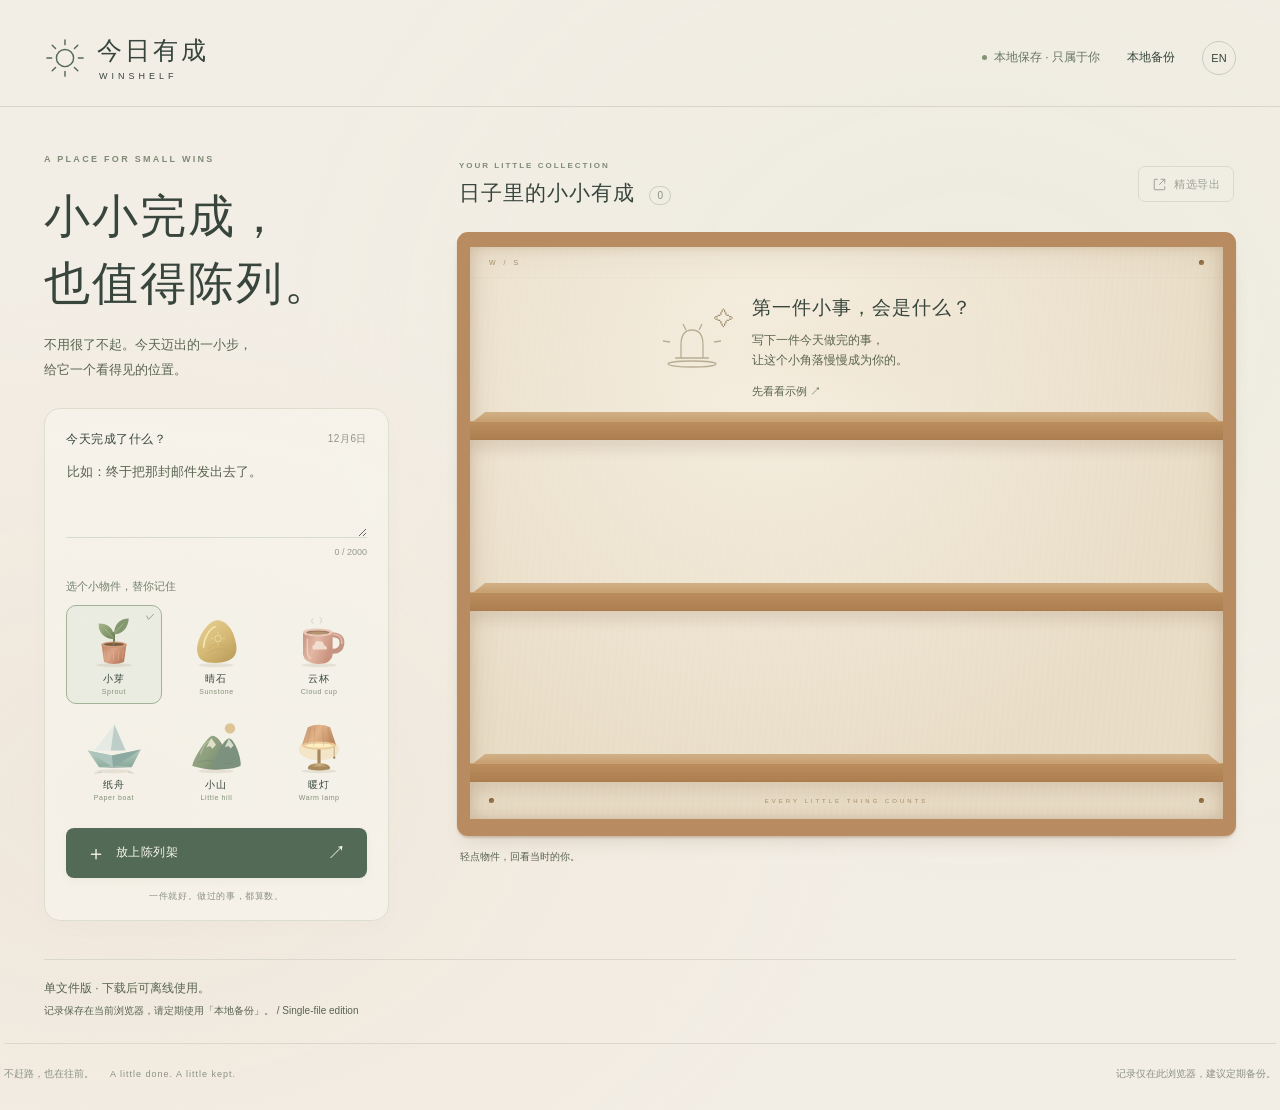
==== downloads/WinShelf.html @ f2ae5a8c "Launch WinShelf with offline downloads and mobile touch support" ====
<!doctype html>
<html lang="zh-CN">
<head>
  <meta charset="utf-8">
  <meta name="viewport" content="width=device-width, initial-scale=1">
  <meta name="theme-color" content="#f3eee5">
  <meta http-equiv="Content-Security-Policy" content="default-src 'self' data: blob:; script-src 'sha256-2Eq8DcbFSPg1jURs0OYGNl4c0zzVuiQkzKO/BMxAqKg='; style-src 'sha256-CrtrSW7ssT/JzvRNHOxZB2S6j8DOBvUnT84Xx5QiSKU='; img-src 'self' data: blob:; connect-src 'none'; object-src 'none'; base-uri 'none'; form-action 'none'">
  <title>今日有成 · WinShelf</title>
  <link rel="icon" href="data:,">
  <style>
:root{--paper:#f3eee5;--ink:#37453c;--muted:#7a8173;--green:#526a56;--line:#d7d9c9;--rust:#a96f51;--serif:"Songti SC","STSong","Noto Serif CJK SC",Georgia,serif;--sans:-apple-system,BlinkMacSystemFont,"PingFang SC","Microsoft YaHei",sans-serif;color-scheme:light;font-family:var(--sans);color:var(--ink);background:var(--paper);font-synthesis:none}
.selected-badge{position:absolute;right:7px;top:5px;display:flex;align-items:center;justify-content:center;width:17px;height:17px;font-size:8px;border-radius:50%;background:#738562;color:#f9f4e7}
.cabinet .empty-state{display:grid;grid-template-columns:82px 1fr;column-gap:18px;align-items:center;text-align:left;max-width:390px;margin:0 auto;padding:0;top:60px}.cabinet .empty-orbit{grid-column:1;grid-row:1 / 4;width:82px;height:86px;margin:0}.cabinet .empty-orbit>span{right:0}.cabinet .empty-state h3{grid-column:2;font-size:19px;margin:0 0 9px}.cabinet .empty-state p{grid-column:2;font-size:11px;margin:0 0 5px}.cabinet .empty-state button{grid-column:2;justify-self:start;font-size:10px}
@media(max-width:700px){.cabinet .empty-state{grid-template-columns:60px 1fr;gap:0 10px;max-width:300px;top:50px}.cabinet .empty-orbit{width:60px;height:65px}.cabinet .empty-orbit svg{width:60px;height:60px}.cabinet .empty-state h3{font-size:16px;margin-bottom:7px}.cabinet .empty-state p{font-size:10px;line-height:1.7}.cabinet .empty-state button{font-size:9px}}
*{box-sizing:border-box}body{margin:0;min-width:320px;background:radial-gradient(ellipse at 76% 30%,#e6e9d980,transparent 50%),radial-gradient(ellipse at 10% 72%,#e9d8c754,transparent 45%),var(--paper)}button,input,textarea{font:inherit}button,a,input,textarea{touch-action:manipulation}button{cursor:pointer;color:inherit}button:disabled{cursor:not-allowed;opacity:.45}a{color:inherit}button{border:0;background:none}button, a, input, textarea{outline-offset:5px}button:focus-visible,a:focus-visible,input:focus-visible,textarea:focus-visible{outline:2px solid var(--green)}[hidden]{display:none!important}.skip-link{position:fixed;left:16px;top:-80px;z-index:20;background:white;padding:14px}.skip-link:focus{top:16px}.masthead{max-width:1360px;margin:0 auto;padding:34px 44px 25px;display:flex;justify-content:space-between;align-items:center;border-bottom:1px solid #d9d5ca}.brand{display:flex;gap:11px;align-items:center;text-decoration:none}.brand-mark{width:42px;height:42px;fill:none;stroke:var(--green);stroke-width:1.5;stroke-linecap:round}.brand strong{font-family:var(--serif);font-size:25px;font-weight:600;letter-spacing:3px}.brand-en{display:block;font-size:9px;letter-spacing:4px;margin:4px 0 0 2px}.header-actions{display:flex;gap:27px;align-items:center;font-size:12px}.local-note{display:flex;align-items:center;gap:7px;color:#677762}.local-note i{display:block;width:5px;height:5px;background:#829374;border-radius:50%}.text-button{font-size:12px;padding:8px 0;text-underline-offset:4px}.text-button:hover{text-decoration:underline}.language-button{font-size:11px;border:1px solid #c7cdbe;border-radius:50%;width:34px;height:34px}.workspace{max-width:1360px;margin:0 auto;display:grid;grid-template-columns:345px minmax(0,1fr);gap:68px;padding:47px 44px 28px}.eyebrow{font-size:9px;font-weight:600;letter-spacing:2.3px;color:#7f8b76;margin:0 0 20px}.writing-pane h1{font-family:var(--serif);font-size:46px;font-weight:500;letter-spacing:2px;line-height:1.45;margin:0 0 16px}.intro{font-size:13px;line-height:1.9;color:#788071;margin:0 0 25px}.composer{background:#faf8f18f;border:1px solid #dedecf;border-radius:16px;padding:22px 21px 17px;box-shadow:0 8px 24px #67513104}.label-row{display:flex;justify-content:space-between;align-items:center;gap:8px;font-size:12px;letter-spacing:.5px}.label-row label{font-weight:600}#today-label{color:#929384;font-size:10px}textarea{resize:vertical;border:0;border-bottom:1px solid #d8dccf;border-radius:0;background:none;width:100%;color:var(--ink);line-height:1.8;padding:12px 1px 7px;font-size:13px;min-height:83px;max-height:240px}textarea::placeholder{color:#a2a292}textarea:focus{border-bottom-color:var(--green)}.input-meta{display:flex;justify-content:space-between;align-items:start;gap:6px;min-height:24px;padding-top:5px;font-size:9px;color:#959a8c}.field-error{color:#a2583d;font-size:12px;line-height:1.7}.input-meta .field-error{font-size:10px;max-width:225px}.object-fieldset{border:0;padding:0;margin:13px 0 18px;min-width:0}.object-fieldset legend{font-size:11px;color:#73806b;padding:0;margin:0 0 11px}.object-picker{display:grid;grid-template-columns:repeat(3,minmax(0,1fr));gap:7px}.object-choice{position:relative}.object-choice input{position:absolute;left:0;top:0;width:1px;height:1px;opacity:0}.object-choice label{display:flex;align-items:center;flex-direction:column;border:1px solid transparent;border-radius:10px;padding:2px 2px 8px;cursor:pointer;transition:background .18s,border-color .18s,transform .18s;background:#eeece32b}.object-choice label:hover{background:#e4e8da80;transform:translateY(-2px)}.object-choice input:checked+label{border-color:#a3b397;background:#e5eadc8f}.object-choice input:focus-visible+label{outline:2px solid var(--green);outline-offset:2px}.object-choice svg{width:64px;height:64px}.object-choice span{font-size:10px;letter-spacing:1px}.object-choice small{font-size:7px;color:#849079;letter-spacing:.6px;margin-top:2px}.object-choice input:checked+label:after{content:'✓';position:absolute;right:7px;top:6px;color:var(--green);font-size:9px}.primary{display:inline-flex;align-items:center;justify-content:center;gap:9px;min-height:42px;padding:12px 20px;border-radius:8px;background:var(--green);color:#faf8ef;font-size:12px;letter-spacing:.6px;text-decoration:none;box-shadow:0 3px 8px #304d2d0c;transition:background .18s,transform .18s}.primary:hover{background:#3d5543;transform:translateY(-1px)}.add-button{width:100%;justify-content:start}.add-button>span:first-child{font-size:20px;line-height:1;font-weight:300}.button-arrow{margin-left:auto;font-size:19px;font-weight:200}.composer-note{color:#8d9284;font-size:9px;letter-spacing:.6px;text-align:center;margin:12px 0 0}.shelf-heading{display:flex;justify-content:space-between;align-items:center;gap:15px;min-height:78px;padding:1px 2px 19px}.shelf-heading .eyebrow{margin:0 0 9px;font-size:8px;letter-spacing:2px}.shelf-heading h2{font-family:var(--serif);font-size:21px;font-weight:500;letter-spacing:1px;margin:0}.shelf-heading h2 span{display:inline-block;margin-left:8px;font-family:var(--sans);font-size:10px;letter-spacing:0;color:#89927e;vertical-align:middle;border:1px solid #c8cebd;border-radius:20px;min-width:22px;padding:3px 5px;text-align:center}.outline-button{display:inline-flex;align-items:center;justify-content:center;gap:7px;font-size:11px;letter-spacing:.5px;min-height:36px;padding:9px 13px;border:1px solid #bdc6b3;border-radius:7px;white-space:nowrap;background:#f7f6ed4d;transition:background .18s}.outline-button:hover{background:#e7ebdc}.outline-button svg{width:15px;height:15px;fill:none;stroke:currentColor;stroke-width:1.3;stroke-linecap:round;stroke-linejoin:round}.cabinet{position:relative;isolation:isolate;min-height:570px;border:13px solid #b98b61;border-top-width:15px;border-bottom-width:17px;border-radius:11px;background:radial-gradient(ellipse at 40% 20%,#f5eee0,transparent 70%),repeating-linear-gradient(95deg,#d6c3a505 0px,#aa8e6409 1px,transparent 2px,transparent 6px),#e9ddc7;box-shadow:inset 0 0 30px #825d3326,0 12px 20px -10px #7961413b,0 2px 2px #976b4944;overflow:hidden}.cabinet:before{content:'';pointer-events:none;position:absolute;z-index:5;inset:-13px;border:2px solid #966d4780;border-radius:6px}.cabinet:after{content:'';position:absolute;pointer-events:none;z-index:0;inset:0;box-shadow:inset 5px 0 10px #99734a20,inset -5px 0 10px #99734a20}.cabinet-top{height:31px;display:flex;align-items:center;justify-content:space-between;padding:0 19px;font-size:7px;letter-spacing:3px;color:#a58d6d;border-bottom:1px solid #b9a28116}.cabinet-pin{width:5px;height:5px;border-radius:50%;background:#9c784f;box-shadow:inset 1px 1px 2px #64482288,0 1px 0 #f0ddac55}.shelf-row{position:relative;display:grid;grid-template-columns:repeat(4,minmax(0,1fr));gap:8px;min-height:162px;padding:8px 18px 17px;align-items:end;z-index:1;margin-bottom:9px}.shelf-row:before{content:'';position:absolute;bottom:16px;left:0;right:0;height:12px;background:linear-gradient(180deg,#d1b087,#c69c6b);clip-path:polygon(2% 0,98% 0,100% 100%,0 100%);box-shadow:0 -1px 0 #e9c9a2}.shelf-row:after{content:'';position:absolute;left:0;right:0;bottom:0;height:17px;background:repeating-linear-gradient(0deg,#976d4215 0px,#ba8e5d20 1px,transparent 2px,transparent 4px),linear-gradient(180deg,#bc8e5d,#ad7e50);border-top:1px solid #ecd1a070;border-bottom:1px solid #9162395e;box-shadow:0 9px 13px #76523425;z-index:3}.shelf-row:nth-child(3){margin-bottom:0}.shelf-item{min-width:0;position:relative;display:flex;flex-direction:column;align-items:center;justify-content:end;padding:0 0 2px;width:100%;height:135px;border-radius:6px}.shelf-item svg{width:116px;max-width:100%;height:116px;filter:drop-shadow(1px 4px 2px #65513913);transform-origin:50% 95%;transition:transform .25s}.shelf-item:hover svg{transform:translateY(-5px) rotate(-3deg)}.shelf-item:active svg{transform:translateY(-2px) scale(.97)}.item-number{position:absolute;top:4px;left:8px;color:#968266;font-size:7px;letter-spacing:.5px}.item-caption{position:absolute;z-index:6;bottom:-19px;max-width:105px;left:50%;transform:translateX(-50%);white-space:nowrap;text-overflow:ellipsis;overflow:hidden;color:#60482f;font-size:8px;letter-spacing:.3px;opacity:0;pointer-events:none;transition:opacity .2s}.shelf-item:hover .item-caption,.shelf-item:focus-visible .item-caption{opacity:1}.shelf-item.just-added svg{animation:place .75s cubic-bezier(.18,.6,.33,1) both}.shelf-item.just-added:before{content:'✧';position:absolute;right:10px;top:5px;font-size:20px;color:#bc9559;animation:twinkle 1.4s ease both}.cabinet-bottom{height:37px;display:flex;align-items:center;justify-content:space-between;padding:0 19px;color:#a58b68;font-size:6px;letter-spacing:3px}.empty-state{position:absolute;z-index:4;top:52px;left:16px;right:16px;text-align:center;padding:8px 8px 20px;background:radial-gradient(ellipse,#efe5d3b3,transparent 72%);pointer-events:none}.empty-state button{pointer-events:auto}.empty-orbit{height:87px;position:relative;width:120px;margin:0 auto 11px}.empty-orbit svg{height:80px;width:80px;stroke:#a7997e;stroke-width:1.3;fill:none;opacity:.75}.empty-orbit>span{position:absolute;top:0;right:12px;color:#a28f6d;font-size:20px}.empty-state h3{font-family:var(--serif);font-size:21px;font-weight:500;letter-spacing:1px;margin:0 0 12px}.empty-state p{font-size:11px;line-height:1.9;color:#8b8977;margin:0 0 9px}.empty-state button{font-size:10px;color:#697c60}.shelf-caption{display:flex;justify-content:space-between;align-items:center;font-size:10px;color:#8a917f;padding:14px 3px}.shelf-caption .text-button{font-size:10px;color:#78866f}.example-banner{display:flex;align-items:center;justify-content:space-between;gap:10px;background:#e6ebdf;border:1px solid #cbd4be;padding:9px 12px;border-radius:7px;font-size:10px;margin-bottom:12px}.example-banner button{font-size:10px}.page-footer{max-width:1272px;margin:4px auto 0;border-top:1px solid #dad7cc;padding:21px 0 28px;display:flex;justify-content:space-between;color:#8b9282;font-size:10px;line-height:1.7}.footer-en{font-size:9px;letter-spacing:1px;margin-left:16px}.toast{position:fixed;z-index:30;left:50%;bottom:25px;transform:translateX(-50%);display:flex;align-items:center;gap:18px;color:#f9f7ee;background:#475c48;padding:13px 17px;border-radius:10px;font-size:12px;box-shadow:0 6px 26px #1e2f2726;max-width:calc(100% - 30px)}.toast button{color:#f9f7ee;font-size:12px;white-space:nowrap;padding:4px}#undo-delete{text-decoration:underline;text-underline-offset:4px}#toast-close{font-size:20px}.storage-warning{margin:12px auto;max-width:960px;font-size:13px;color:#994f36;padding:15px;background:#f4e0d2;border:1px solid #e0b499;border-radius:8px}dialog{color:var(--ink);border:1px solid #d5d8c8;background:#f7f4ec;border-radius:17px;box-shadow:0 26px 90px #27332c30;padding:36px;max-width:calc(100vw - 32px);max-height:calc(100dvh - 48px);overflow-y:auto;overscroll-behavior:contain}dialog::backdrop{background:#33413754;backdrop-filter:blur(4px)}body:has(dialog[open]){overflow:hidden}dialog .eyebrow{font-size:8px;margin-bottom:14px}dialog h2{font-family:var(--serif);font-size:28px;font-weight:500;line-height:1.5;letter-spacing:.6px;margin:0 0 20px}.dialog-close{position:absolute;right:15px;top:11px;font-size:27px;color:#839078;width:36px;height:36px;border-radius:50%}.dialog-close:hover{background:#e3e7da}.detail-dialog{width:530px}.detail-object{width:140px;height:140px;margin:-7px auto 12px}.detail-object svg{width:100%;height:100%}#detail-view>.eyebrow,#detail-title{text-align:center}.record-text{white-space:pre-wrap;overflow-wrap:anywhere;line-height:1.95;font-size:15px;margin:23px 0 30px;max-height:38dvh;overflow-y:auto;padding:3px 5px 3px 0;scrollbar-width:thin}.detail-actions{display:flex;align-items:center;gap:10px;padding-top:17px;border-top:1px solid var(--line)}.detail-actions .danger{margin-left:auto}.danger{color:#9a5841}.danger-fill{background:#9f644a}.danger-fill:hover{background:#8d503a}.dialog-actions{display:flex;gap:10px;justify-content:end;margin-top:26px}.compact-dialog{width:470px}.compact-dialog p{font-size:13px;line-height:1.9;color:#7a8171}.compact-dialog hr{height:1px;border:0;background:var(--line);margin:27px 0 21px}.compact-dialog #backup-download{width:100%}.small-text{font-size:11px!important;line-height:1.8}.file-label{font-size:13px;font-weight:600}input[type=file]{width:100%;font-size:11px;margin:5px 0 9px}input::file-selector-button{border:1px solid #bdc6b3;border-radius:5px;background:#edf0e6;padding:8px 11px;color:var(--ink);font:inherit;margin-right:9px;cursor:pointer}#backup-import{margin-top:6px}#edit-form>label{display:block;font-size:12px;margin:16px 0 5px}#edit-form textarea{background:#fff9;padding:12px;border:1px solid #ccd3c1;border-radius:7px;min-height:145px}input[type=date]{width:100%;padding:9px 12px;border:1px solid #ccd3c1;border-radius:6px;color:var(--ink);background:#fff9;min-height:42px}.export-dialog{width:1020px;padding:34px}.export-dialog h2{margin:0 0 7px}.dialog-subtitle{font-size:12px;line-height:1.8;color:#84907a;margin:0 0 24px}.export-layout{display:grid;grid-template-columns:350px minmax(0,1fr);gap:30px}.selection-top{display:flex;align-items:center;justify-content:space-between;font-size:11px;margin-bottom:10px}.selection-top .text-button{font-size:10px}.export-items{max-height:275px;overflow-y:auto;padding:3px 5px 3px 2px;display:grid;grid-template-columns:repeat(3,minmax(0,1fr));gap:8px;scrollbar-width:thin}.export-item{position:relative;min-width:0}.export-item input{position:absolute;left:8px;top:8px;accent-color:var(--green);width:13px;height:13px;z-index:2}.export-item label{display:flex;flex-direction:column;align-items:center;cursor:pointer;border:1px solid #d4d8c9;border-radius:9px;padding:7px 8px 10px;background:#eeeee65c}.export-item input:checked+label{background:#e3e9d9;border-color:#a4b394}.export-item input:focus-visible+label{outline:2px solid var(--green);outline-offset:2px}.export-item svg{width:74px;height:74px}.export-item .export-summary{font-size:9px;line-height:1.6;width:100%;overflow:hidden;display:-webkit-box;-webkit-line-clamp:2;-webkit-box-orient:vertical;overflow-wrap:anywhere;min-height:28px}.export-item small{font-size:7px;margin-top:7px;color:#919981}.export-mode{border:0;border-top:1px solid #d4d9c8;margin:20px 0 16px;padding:14px 0 0}.export-mode legend{font-size:10px;color:#7b8971;padding-right:10px}.export-mode label{display:flex;gap:6px;align-items:center;font-size:11px;line-height:1.7;margin:7px 0;cursor:pointer}input[type=radio]{accent-color:var(--green)}#export-generate{width:100%}.preview-area{min-height:390px;background:repeating-linear-gradient(45deg,#e8e8df,#e8e8df 8px,#ecece4 8px,#ecece4 16px);border:1px solid #d9ddcf;border-radius:10px;display:flex;align-items:center;flex-direction:column;justify-content:center;gap:15px;padding:22px;overflow:hidden}#preview-empty{text-align:center;color:#88947b}#preview-empty>span{font-size:40px;font-family:var(--serif);font-weight:300}#preview-empty p{font-size:12px;margin:14px 0}#preview-empty small{font-size:9px}#export-preview{width:100%;max-height:460px;object-fit:contain;filter:drop-shadow(0 3px 7px #666d5429)}.download-button{width:100%}@keyframes place{0%{transform:translateY(-54px) rotate(-12deg);opacity:0}50%{opacity:1}68%{transform:translateY(3px) rotate(3deg)}84%{transform:translateY(-4px) rotate(-1deg)}100%{transform:translateY(0) rotate(0)}}@keyframes twinkle{0%,100%{opacity:0;transform:scale(.5)}35%{opacity:.9;transform:scale(1.05)}}
@media(min-width:1500px){.workspace{padding-top:64px;gap:85px;grid-template-columns:365px minmax(0,1fr)}.cabinet{min-height:608px}.shelf-row{min-height:173px}.shelf-item{height:146px}.shelf-item svg{width:128px;height:128px}}
@media(max-width:1100px){.workspace{gap:36px;grid-template-columns:315px minmax(0,1fr);padding:35px 30px 24px}.masthead{padding:25px 30px 22px}.writing-pane h1{font-size:41px}.page-footer{margin:0 30px}.cabinet{border-width:10px;min-height:552px}.shelf-row{padding-left:10px;padding-right:10px;gap:2px;min-height:156px}.shelf-heading h2{font-size:19px}.shelf-heading .outline-button{padding:8px 10px;font-size:10px}.shelf-heading .eyebrow{font-size:7px}.footer-en{display:none}}
@media(max-width:850px){.workspace{grid-template-columns:285px minmax(0,1fr);gap:25px;padding-left:22px;padding-right:22px}.masthead{padding:22px}.local-note{display:none}.header-actions{gap:18px}.writing-pane h1{font-size:36px}.composer{padding:18px 16px}.shelf-row{grid-template-columns:repeat(3,minmax(0,1fr))}.shelf-heading{align-items:start;flex-direction:column;gap:13px;min-height:107px}.shelf-heading h2{font-size:19px}.cabinet{min-height:546px}.export-layout{grid-template-columns:310px minmax(0,1fr);gap:22px}.export-dialog{padding:28px}.preview-area{padding:13px}}
@media(max-width:700px){.masthead{padding:22px 22px 19px}.brand strong{font-size:22px}.brand-mark{width:35px;height:35px}.brand-en{font-size:7px}.header-actions{gap:15px}.header-actions .text-button{font-size:10px}.language-button{width:29px;height:29px;font-size:9px}.workspace{display:block;max-width:510px;padding:30px 22px 16px}.writing-pane .eyebrow{font-size:8px;letter-spacing:2px;margin-bottom:12px}.writing-pane h1{font-size:36px;line-height:1.4;margin-bottom:12px}.intro{font-size:12px;margin-bottom:21px}.intro br{display:none}.composer{padding:20px 19px 15px;border-radius:13px}.composer textarea{min-height:71px}.object-picker{grid-template-columns:repeat(6,minmax(0,1fr));gap:4px}.object-choice svg{width:44px;height:50px}.object-choice label{padding:3px 1px 7px}.object-choice span{font-size:8px;letter-spacing:0}.object-choice small{display:none}.object-choice input:checked+label:after{right:4px;top:3px;font-size:7px}.object-fieldset{margin-top:8px;margin-bottom:15px}.display-pane{margin-top:30px}.shelf-heading{flex-direction:row;align-items:center;min-height:69px;gap:10px;padding-bottom:16px}.shelf-heading .eyebrow{font-size:7px;margin-bottom:9px}.shelf-heading h2{font-size:19px;letter-spacing:.3px}.shelf-heading h2 span{margin-left:4px;font-size:8px;min-width:20px}.shelf-heading .outline-button{padding:9px 10px;font-size:9px}.shelf-heading .outline-button svg{width:12px;height:12px}.cabinet{border-width:10px;border-bottom-width:13px;min-height:540px;border-radius:8px}.shelf-row{min-height:155px;padding:8px 15px 17px;gap:4px}.shelf-item{height:127px}.shelf-item svg{height:110px;width:110px}.item-number{top:5px;left:8px}.cabinet-top{height:28px}.cabinet-bottom{height:32px;font-size:5px;letter-spacing:2px}.empty-state{top:45px}.shelf-caption{padding-top:10px;font-size:9px}.page-footer{margin:4px 22px 0;padding:18px 0 26px;flex-direction:column;gap:8px;font-size:9px}.footer-en{display:inline;font-size:8px;margin-left:10px}.toast{bottom:15px;font-size:11px;gap:12px;padding:11px 13px;width:max-content}.export-layout{grid-template-columns:1fr;gap:20px}.export-dialog{padding:29px 20px 24px;width:470px}.export-dialog h2{font-size:24px;max-width:92%}.export-items{max-height:245px;grid-template-columns:repeat(3,minmax(0,1fr))}.preview-area{min-height:220px}dialog{padding:30px 23px;max-height:calc(100dvh - 28px);max-width:calc(100vw - 24px)}dialog h2{font-size:25px}.detail-actions{gap:7px;flex-wrap:wrap}.detail-actions .outline-button{font-size:10px;padding:9px 11px}.detail-object{width:120px;height:120px}.record-text{font-size:14px}.compact-dialog p{font-size:12px}#edit-picker{grid-template-columns:repeat(3,minmax(0,1fr))}#edit-picker svg{height:65px;width:65px}.storage-warning{margin:10px 20px}.example-banner{font-size:9px;padding:9px}.example-banner .text-button{font-size:9px;white-space:nowrap}}
@media(prefers-reduced-motion:reduce){*,*:before,*:after{animation:none!important;transition:none!important;scroll-behavior:auto!important}.shelf-item:hover svg,.primary:hover,.object-choice label:hover{transform:none}}

/* Keep instructions readable against the warm paper and wood surfaces. */
:root{--readable-muted:#59644f}
.intro,.shelf-caption,.shelf-caption .text-button,.dialog-subtitle,.export-item small{color:var(--readable-muted)}
textarea::placeholder{color:var(--readable-muted)}
.cabinet .empty-state{top:48px}
.cabinet .empty-state p{color:var(--readable-muted);font-size:12px;line-height:1.7}
.cabinet .empty-state button{color:var(--readable-muted);font-size:11px}
@media(max-width:700px){.cabinet .empty-state{top:42px}.cabinet .empty-state p{font-size:11px}}

.offline-downloads{max-width:1272px;margin:10px auto 0;padding:18px 0;display:flex;align-items:center;justify-content:space-between;gap:18px;border-top:1px solid #dad7cc;color:var(--readable-muted);font-size:12px;line-height:1.8}
.offline-downloads p{margin:0}.offline-download-actions{display:flex;flex-wrap:wrap;gap:10px}.offline-download-actions a{text-decoration:none;min-height:44px}
@media(max-width:1360px){.offline-downloads{margin-left:44px;margin-right:44px}}
@media(max-width:700px){.offline-downloads{margin:10px 22px 0;align-items:start;flex-direction:column;gap:12px}.primary,.outline-button,.text-button,.export-mode label{min-height:44px}.header-actions .text-button{display:inline-flex;align-items:center}.language-button{width:44px;height:44px}.dialog-close{width:44px;height:44px;right:8px;top:6px}.object-choice label{min-height:72px}.object-choice span{font-size:9px}.composer textarea,#edit-form textarea,input[type=date]{font-size:16px}}
@media(max-width:370px){.object-picker{grid-template-columns:repeat(3,minmax(0,1fr))}}
@media(max-width:700px){.text-button,#toast-close,#undo-delete{min-width:44px;min-height:44px}}

</style>
  
</head>
<body>
  <a class="skip-link" href="#win-text" data-i18n="skip">跳到记录</a>
  <header class="masthead">
    <a class="brand" href="#" aria-label="今日有成 WinShelf">
      <svg class="brand-mark" viewBox="0 0 44 44" aria-hidden="true"><circle cx="22" cy="22" r="9"/><path d="M22 3v5m0 28v5M3 22h5m28 0h5M8.6 8.6l3.5 3.5m19.8 19.8 3.5 3.5M8.6 35.4l3.5-3.5m19.8-19.8 3.5-3.5"/></svg>
      <span><strong data-i18n="brand">今日有成</strong><span class="brand-en">WINSHELF</span></span>
    </a>
    <nav class="header-actions" aria-label="工具 Tools">
      <span class="local-note"><i aria-hidden="true"></i><span data-i18n="local">本地保存 · 只属于你</span></span>
      <button class="text-button backup-open" data-i18n="backup">本地备份</button>
      <button class="language-button" id="language" aria-label="Switch to English">EN</button>
    </nav>
  </header>

  <main class="workspace">
    <section class="writing-pane" aria-labelledby="hero-title">
      <p class="eyebrow">A PLACE FOR SMALL WINS</p>
      <h1 id="hero-title" data-i18n="hero">小小完成，<br>也值得陈列。</h1>
      <p class="intro" data-i18n="intro">不用很了不起。今天迈出的一小步，<br>给它一个看得见的位置。</p>
      <form id="add-form" class="composer" novalidate>
        <div class="label-row"><label for="win-text" data-i18n="prompt">今天完成了什么？</label><span id="today-label"></span></div>
        <textarea id="win-text" name="win" maxlength="2000" rows="3" aria-describedby="input-error character-count" placeholder="比如：终于把那封邮件发出去了。"></textarea>
        <div class="input-meta"><span id="input-error" class="field-error" role="alert"></span><span id="character-count">0 / 2000</span></div>
        <fieldset class="object-fieldset"><legend data-i18n="choose">选个小物件，替你记住</legend><div class="object-picker" id="object-picker"></div></fieldset>
        <button class="primary add-button" type="submit"><span aria-hidden="true">＋</span><span data-i18n="place">放上陈列架</span><span class="button-arrow" aria-hidden="true">↗</span></button>
        <p class="composer-note" data-i18n="small">一件就好。做过的事，都算数。</p>
      </form>
    </section>

    <section class="display-pane" aria-labelledby="shelf-title">
      <div class="shelf-heading"><div><p class="eyebrow" data-i18n="collection">YOUR LITTLE COLLECTION</p><h2 id="shelf-title" data-i18n="shelf">日子里的小小有成 <span id="win-count">0</span></h2></div><button id="export-open" class="outline-button"><svg viewBox="0 0 20 20" aria-hidden="true"><path d="M7 3H4a1 1 0 0 0-1 1v12a1 1 0 0 0 1 1h12a1 1 0 0 0 1-1v-3M10 10l7-7m-5 0h5v5"/></svg><span data-i18n="curate">精选导出</span></button></div>
      <div class="example-banner" id="example-banner" hidden><span data-i18n="exampleNotice">示例陈列 · 这些不是你的记录，也不会保存</span><button id="example-exit" class="text-button" data-i18n="backMine">回到我的架子</button></div>
      <div class="cabinet" id="cabinet"><div class="cabinet-top"><span>W / S</span><span class="cabinet-pin" aria-hidden="true"></span></div><div id="shelf-rows"></div><div class="empty-state" id="empty-state"><div class="empty-orbit" aria-hidden="true"><span>✧</span><svg viewBox="0 0 80 80"><path d="M23 50h34M29 50V37q0-15 11-15t11 15v13M34 22l-3-6m16 6 3-6M18 34l-7-1m51 1 7-1"/><ellipse cx="40" cy="56" rx="24" ry="3"/></svg></div><h3 data-i18n="emptyTitle">第一件小事，会是什么？</h3><p data-i18n="emptyBody">写下一件今天做完的事，<br>让这个小角落慢慢成为你的。</p><button class="text-button example-open" data-i18n="seeExample">先看看示例 ↗</button></div><div class="cabinet-bottom"><span class="cabinet-pin" aria-hidden="true"></span><span data-i18n="cabinetWords">EVERY LITTLE THING COUNTS</span><span class="cabinet-pin" aria-hidden="true"></span></div></div>
      <div class="shelf-caption"><span data-i18n="shelfHint">轻点物件，回看当时的你。</span><button class="text-button example-open" id="example-footer" data-i18n="seeExample">先看看示例 ↗</button></div>
    </section>
  </main>
  <aside class="offline-downloads"><p>单文件版 · 下载后可离线使用。<br><small>记录保存在当前浏览器，请定期使用「本地备份」。 / Single-file edition</small></p></aside>
  <footer class="page-footer"><span data-i18n="footer">不赶路，也在往前。<span class="footer-en">A little done. A little kept.</span></span><span data-i18n="storageFoot">记录仅在此浏览器，建议定期备份。</span></footer>
  <div id="storage-warning" class="storage-warning" role="alert" hidden></div>
  <div id="toast" class="toast" role="status" aria-live="polite" hidden><span id="toast-text"></span><button id="undo-delete" hidden data-i18n="undo">撤销</button><button id="toast-close" aria-label="关闭提示 Close notification">×</button></div>

  <dialog id="detail-dialog" aria-labelledby="detail-title" class="detail-dialog">
    <button class="dialog-close" data-close="detail-dialog" aria-label="关闭 Close">×</button>
    <div id="detail-view"><div id="detail-object" class="detail-object"></div><p class="eyebrow" id="detail-meta"></p><h2 id="detail-title" data-i18n="detailTitle">这一小步，留住了。</h2><p id="detail-text" class="record-text"></p><div class="detail-actions"><button id="edit-open" class="outline-button" data-i18n="edit">编辑记录</button><button id="detail-select" class="outline-button" data-i18n="addSelected">加入精选</button><button id="delete-open" class="text-button danger" data-i18n="delete">删除</button></div></div>
    <form id="edit-form" hidden novalidate><p class="eyebrow" data-i18n="editing">A SMALL REVISION</p><h2 data-i18n="edit">编辑记录</h2><label for="edit-text" data-i18n="record">这件小事</label><textarea id="edit-text" maxlength="2000" rows="6"></textarea><p id="edit-error" class="field-error" role="alert"></p><label for="edit-date" data-i18n="date">记录日期</label><input type="date" id="edit-date" required><fieldset class="object-fieldset"><legend data-i18n="choose">选个小物件，替你记住</legend><div class="object-picker" id="edit-picker"></div></fieldset><div class="dialog-actions"><button type="button" class="outline-button" id="edit-cancel" data-i18n="cancel">取消</button><button type="submit" class="primary" data-i18n="save">保存修改</button></div></form>
  </dialog>
  <dialog id="delete-dialog" aria-labelledby="delete-title" class="compact-dialog"><p class="eyebrow" data-i18n="deleteEyebrow">MAKE A LITTLE SPACE</p><h2 id="delete-title" data-i18n="deleteTitle">收起这件小事？</h2><p data-i18n="deleteBody">删除后会有 20 秒的撤销时间。<br>重要的记录，可以先做本地备份。</p><div class="dialog-actions"><button class="outline-button" data-close="delete-dialog" data-i18n="keep">留在架上</button><button id="delete-confirm" class="primary danger-fill" data-i18n="confirmDelete">确认删除</button></div></dialog>

  <dialog id="export-dialog" aria-labelledby="export-title" class="export-dialog"><button class="dialog-close" data-close="export-dialog" aria-label="关闭 Close">×</button><p class="eyebrow">A LITTLE COLLECTION, TO KEEP</p><h2 id="export-title" data-i18n="exportTitle">把喜欢的几件，留成一张画。</h2><p class="dialog-subtitle" data-i18n="exportHint">只导出你勾选的记录，最多 9 件。内置示例不会出现在这里。</p><div class="export-layout"><div class="export-controls"><div class="selection-top"><span id="selection-count"></span><button id="select-clear" class="text-button" data-i18n="clear">清空选择</button></div><div id="export-items" class="export-items"></div><fieldset class="export-mode"><legend data-i18n="pictureContent">画面内容</legend><label><input type="radio" name="export-mode" value="text" checked><span data-i18n="withText">物件 + 完整文字与日期</span></label><label><input type="radio" name="export-mode" value="objects"><span data-i18n="objectsOnly">仅物件，不含记录文字与日期</span></label></fieldset><button id="export-generate" class="primary" data-i18n="generate">生成 PNG 预览</button><p id="export-status" class="field-error" role="status"></p></div><div class="preview-area"><div id="preview-empty"><span aria-hidden="true">✧</span><p data-i18n="previewHint">你的精选，会在这里定格。</p><small data-i18n="previewSize">高清 PNG · 所有处理在本地完成</small></div><img id="export-preview" alt="精选陈列 PNG 预览 Selected collection PNG preview" hidden><a id="export-download" class="primary download-button" hidden data-i18n="download">保存 PNG</a></div></div></dialog>

  <dialog id="backup-dialog" aria-labelledby="backup-title" class="compact-dialog"><button class="dialog-close" data-close="backup-dialog" aria-label="关闭 Close">×</button><p class="eyebrow">KEEP YOUR LITTLE THINGS SAFE</p><h2 id="backup-title" data-i18n="backupTitle">给回忆，留个备份。</h2><p data-i18n="backupBody">记录只存在当前浏览器。清除浏览器数据、更换浏览器，或移动本地文件，都可能让记录无法找回。备份会包含全部记录文字与日期，请自己妥善保存。</p><button id="backup-download" class="primary" data-i18n="backupDownload">下载全部记录 · JSON</button><hr><label for="backup-file" class="file-label" data-i18n="restore">从 JSON 备份恢复</label><p class="small-text" data-i18n="restoreHint">只追加记录，不覆盖现有陈列。完全相同的记录会跳过。</p><input id="backup-file" type="file" accept=".json,application/json"><p id="backup-status" role="status" class="small-text"></p><button id="backup-import" class="outline-button" data-i18n="import" hidden>确认追加</button><button id="raw-download" class="outline-button" hidden data-i18n="raw">下载无法读取的原始数据</button><button id="storage-reset" class="text-button danger" hidden data-i18n="reset">确认清空损坏数据并重新开始</button></dialog>
  <noscript>请在浏览器中启用 JavaScript 使用今日有成。Please enable JavaScript.</noscript>
<script>
'use strict';

(() => {
  const STORAGE_KEY = 'winshelf.v1';
  const MAX_TEXT = 2000, MAX_ENTRIES = 500, MAX_EXPORT = 9;
  const $ = id => document.getElementById(id);
  const words = {
    zh: {
      skip:'跳到记录',brand:'今日有成',local:'本地保存 · 只属于你',backup:'本地备份',hero:'小小完成，<br>也值得陈列。',intro:'不用很了不起。今天迈出的一小步，<br>给它一个看得见的位置。',prompt:'今天完成了什么？',choose:'选个小物件，替你记住',place:'放上陈列架',small:'一件就好。做过的事，都算数。',collection:'YOUR LITTLE COLLECTION',shelf:'日子里的小小有成',curate:'精选导出',exampleNotice:'示例陈列 · 这些不是你的记录，也不会保存',backMine:'回到我的架子',emptyTitle:'第一件小事，会是什么？',emptyBody:'写下一件今天做完的事，<br>让这个小角落慢慢成为你的。',seeExample:'先看看示例 ↗',cabinetWords:'EVERY LITTLE THING COUNTS',shelfHint:'轻点物件，回看当时的你。',footer:'不赶路，也在往前。<span class="footer-en">A little done. A little kept.</span>',storageFoot:'记录仅在此浏览器，建议定期备份。',undo:'撤销',detailTitle:'这一小步，留住了。',edit:'编辑记录',addSelected:'加入精选',selected:'已加入精选 ✓',delete:'删除',editing:'A SMALL REVISION',record:'这件小事',date:'记录日期',cancel:'取消',save:'保存修改',deleteEyebrow:'MAKE A LITTLE SPACE',deleteTitle:'收起这件小事？',deleteBody:'删除后会有 20 秒的撤销时间。<br>重要的记录，可以先做本地备份。',keep:'留在架上',confirmDelete:'确认删除',exportTitle:'把喜欢的几件，留成一张画。',exportHint:'只导出你勾选的记录，最多 9 件。内置示例不会出现在这里。',clear:'清空选择',pictureContent:'画面内容',withText:'物件 + 完整文字与日期',objectsOnly:'仅物件，不含记录文字与日期',generate:'生成 PNG 预览',previewHint:'你的精选，会在这里定格。',previewSize:'高清 PNG · 所有处理在本地完成',download:'保存 PNG',backupTitle:'给回忆，留个备份。',backupBody:'记录只存在当前浏览器。清除浏览器数据、更换浏览器，或移动本地文件，都可能让记录无法找回。备份会包含全部记录文字与日期，请自己妥善保存。',backupDownload:'下载全部记录 · JSON',restore:'从 JSON 备份恢复',restoreHint:'只追加记录，不覆盖现有陈列。完全相同的记录会跳过。',import:'确认追加',raw:'下载无法读取的原始数据',reset:'确认清空损坏数据并重新开始',resetConfirm:'已下载原始数据备份？此操作会清空无法读取的旧数据，重新开始。',placeholder:'比如：终于把那封邮件发出去了。',emptyError:'先写下一件小事吧。',longError:'最多 2000 字，请稍微缩短一些。',dateError:'请选择有效日期。',added:'这件小事，已经有自己的位置了。',saved:'已保存修改。',deleted:'已收起这件小事 · 20 秒内可撤销',undone:'已放回原来的位置。',selectionLimit:'每张图片最多精选 9 件，可以分次导出。',chooseFirst:'先勾选至少一个物件。',exportEmpty:'先记录一件自己的小事，再来精选。',generating:'正在把你的精选画下来…',exportFailed:'图片生成失败，请减少选择后重试。',storageFailed:'本地保存失败，记录没有改变。请先备份，再检查浏览器存储空间与权限。',storageBroken:'已有本地数据无法读取。为避免覆盖，请通过「本地备份」下载原始数据后重新开始。',storageBlocked:'此浏览器不允许本地存储，无法保存记录。请在普通浏览器模式中打开。',entryLimit:'架子最多容纳 500 件。请先备份，再整理部分记录。',exampleDetail:'示例 · 不会保存',exampleDisabled:'示例只用于观看。回到自己的架子后，就能记录。',selectionCount:n=>`已选 ${n} / 9 件`,backupCount:n=>`当前共有 ${n} 件记录。`,importReady:(n,skip)=>`将追加 ${n} 件，跳过 ${skip} 件重复记录。`,imported:n=>`已追加 ${n} 件记录。`,invalidBackup:'无法读取此备份。请使用今日有成导出的 JSON 文件。',fileTooBig:'文件过大，请选择小于 8 MB 的备份。',backupDone:'备份已下载，请妥善保存。',emptyBackup:'架子还是空的，也可以导出空备份。',resetDone:'已重新开始。可以从有效备份恢复记录。',objectLabel:(name,date,text)=>`${name}，${date}。${text}`,posterSubtitle:'小小完成，也值得陈列。',posterFooter:n=>`${n} 件小事 · A little done. A little kept.`,posterNoText:'只留物件 · OBJECTS ONLY'
    },
    en: {
      skip:'Skip to record',brand:'WinShelf',local:'Saved locally · just for you',backup:'Backup',hero:'Small things done.<br>Good things kept.',intro:'It does not have to be extraordinary.<br>Give today’s little step a place of its own.',prompt:'What did you finish today?',choose:'Choose a little object to remember it',place:'Place on my shelf',small:'One is enough. Every little thing counts.',collection:'YOUR LITTLE COLLECTION',shelf:'Your small wins',curate:'Export picks',exampleNotice:'Example shelf · not your records, never saved',backMine:'My shelf',emptyTitle:'What will your first little win be?',emptyBody:'Write one thing you finished today.<br>Make this little corner your own.',seeExample:'See an example ↗',cabinetWords:'EVERY LITTLE THING COUNTS',shelfHint:'Tap an object to look back.',footer:'A little done. A little kept.',storageFoot:'Stored in this browser. Back up regularly.',undo:'Undo',detailTitle:'A little step, kept.',edit:'Edit record',addSelected:'Add to picks',selected:'Picked ✓',delete:'Delete',editing:'A SMALL REVISION',record:'Your little win',date:'Record date',cancel:'Cancel',save:'Save changes',deleteEyebrow:'MAKE A LITTLE SPACE',deleteTitle:'Put this little thing away?',deleteBody:'You can undo for 20 seconds after deletion.<br>Back up records you want to keep.',keep:'Keep it',confirmDelete:'Delete record',exportTitle:'Keep your favorites in one picture.',exportHint:'Only checked records are exported. Up to 9 per picture. Built-in examples are excluded.',clear:'Clear picks',pictureContent:'Picture content',withText:'Objects + full text and dates',objectsOnly:'Objects only, without text or dates',generate:'Generate PNG preview',previewHint:'Your selection will settle here.',previewSize:'High-resolution PNG · made locally',download:'Save PNG',backupTitle:'Keep a backup of your little things.',backupBody:'Records live only in this browser. Clearing browser data, changing browsers or moving the local file may make them inaccessible. Your backup contains all record text and dates. Keep it somewhere safe.',backupDownload:'Download all records · JSON',restore:'Restore from a JSON backup',restoreHint:'Adds records without replacing your shelf. Exact duplicates are skipped.',import:'Confirm import',raw:'Download unreadable original data',reset:'Clear damaged data and start again',resetConfirm:'Have you backed up the original data? This clears the unreadable old data and starts again.',placeholder:'For example: finally sent that email.',emptyError:'Write one little win first.',longError:'Please keep it within 2000 characters.',dateError:'Choose a valid date.',added:'This little win has a place of its own.',saved:'Changes saved.',deleted:'Record removed · undo within 20 seconds',undone:'Back in its original place.',selectionLimit:'Pick up to 9 per picture. You can export more pictures.',chooseFirst:'Select at least one object first.',exportEmpty:'Record a little win of your own first.',generating:'Drawing your little collection…',exportFailed:'Could not generate the picture. Try fewer picks.',storageFailed:'Could not save locally. Records have not changed. Back up and check browser storage space and permissions.',storageBroken:'Existing local data could not be read. Download the original data in Backup before starting again.',storageBlocked:'This browser blocks local storage. Open in a regular browser window to save records.',entryLimit:'Your shelf holds up to 500 records. Back up before making some room.',exampleDetail:'Example · never saved',exampleDisabled:'Examples are for viewing. Return to your shelf to record a win.',selectionCount:n=>`${n} / 9 picked`,backupCount:n=>`${n} records on your shelf.`,importReady:(n,skip)=>`${n} records to add; ${skip} duplicates skipped.`,imported:n=>`Added ${n} records.`,invalidBackup:'This backup could not be read. Use a JSON file exported from WinShelf.',fileTooBig:'Choose a backup smaller than 8 MB.',backupDone:'Backup downloaded. Keep it safe.',emptyBackup:'Your shelf is empty. An empty backup is still available.',resetDone:'A fresh start. You can restore a valid backup.',objectLabel:(name,date,text)=>`${name}, ${date}. ${text}`,posterSubtitle:'Small things done. Good things kept.',posterFooter:n=>`${n} little wins · A little done. A little kept.`,posterNoText:'OBJECTS ONLY'
    }
  };
  let locale = 'zh';
  try { locale = localStorage.getItem('winshelf.language') === 'en' ? 'en' : 'zh'; } catch {}
  const t = (key, ...args) => typeof words[locale][key] === 'function' ? words[locale][key](...args) : words[locale][key];
  const objects = [
    {id:'sprout',zh:'小芽',en:'Sprout',art:'<path d="M80 96V62" stroke="#6b8051" stroke-width="5" stroke-linecap="round"/><path d="M80 78C53 78 39 57 42 39c22-1 39 12 38 39Z" fill="url(#ID-leaf)"/><path d="M80 66c0-26 16-40 37-40-2 24-16 39-37 40Z" fill="#849870"/><path d="m80 77-23-25m25 11 21-24" stroke="#eff0c7" stroke-width="1.3" opacity=".55"/><path d="M49 92h62l-6 43q-25 10-50 0Z" fill="url(#ID-pot)"/><ellipse cx="80" cy="92" rx="32" ry="8" fill="#cf9a78"/><ellipse cx="80" cy="91" rx="25" ry="4" fill="#795b41"/><path d="M57 107v20m9-19 1 23m12-23v25m13-25-1 23m12-24-2 20" stroke="#f2bd99" stroke-width="2" opacity=".5"/><path d="M79 94V85" stroke="#718452" stroke-width="4"/><defs><linearGradient id="ID-leaf" x2="1" y2="1"><stop stop-color="#a8b68a"/><stop offset="1" stop-color="#6d8659"/></linearGradient><linearGradient id="ID-pot" x2="1" y2=".5"><stop stop-color="#be8769"/><stop offset=".48" stop-color="#daa487"/><stop offset="1" stop-color="#b97c60"/></linearGradient></defs>'},
    {id:'sunstone',zh:'晴石',en:'Sunstone',art:'<path d="M33 108c-3-23 19-69 44-76 19-6 40 14 47 35 6 18 12 40 2 53-9 13-34 19-58 17-24-2-33-12-35-29Z" fill="url(#ID-stone)"/><path d="M49 98c0-20 14-47 29-51" fill="none" stroke="#fff0be" stroke-width="4" stroke-linecap="round" opacity=".75"/><path d="M60 102q21-20 43-6M54 115q32-22 60-7" fill="none" stroke="#b79a5a" stroke-width="1.5" opacity=".55"/><circle cx="85" cy="76" r="8" fill="none" stroke="#f7e8b5" stroke-width="1.6"/><path d="M85 63v-3m0 32v-3M72 76h-3m32 0h-3" stroke="#f7e8b5" stroke-width="1.5" stroke-linecap="round"/><defs><linearGradient id="ID-stone" x1=".2" y1="0" x2=".9" y2="1"><stop stop-color="#e5ce92"/><stop offset=".5" stop-color="#d5b974"/><stop offset="1" stop-color="#b99b5a"/></linearGradient></defs>'},
    {id:'cloudcup',zh:'云杯',en:'Cloud cup',art:'<path d="M107 67h10q23 2 20 24-3 19-25 17" fill="none" stroke="#c49483" stroke-width="12"/><path d="M107 66h10q23 2 20 24" fill="none" stroke="#e2b7a5" stroke-width="4"/><path d="M40 61h74v56q-3 23-37 23-32-1-37-23Z" fill="url(#ID-cup)"/><ellipse cx="77" cy="61" rx="37" ry="10" fill="#e9c8b8"/><ellipse cx="77" cy="61" rx="29" ry="5" fill="#a07861"/><ellipse cx="77" cy="62" rx="25" ry="3" fill="#b49471"/><path d="M51 78v34q1 9 7 13" fill="none" stroke="#f5ded0" stroke-width="4" stroke-linecap="round" opacity=".65"/><path d="M64 101q-2-7 5-9 1-12 13-9 9-1 11 10 9 3 6 11H68q-3 0-4-3Z" fill="#f5e6d7" opacity=".85"/><path d="M65 39q-7-7 0-13m18 12q7-7 0-14" fill="none" stroke="#b3ae97" stroke-width="1.8" stroke-linecap="round" opacity=".65"/><defs><linearGradient id="ID-cup" x2="1" y2=".4"><stop stop-color="#c49481"/><stop offset=".48" stop-color="#e3b8a5"/><stop offset="1" stop-color="#c9937e"/></linearGradient></defs>'},
    {id:'paperboat',zh:'纸舟',en:'Paper boat',art:'<path d="m30 92 51-66 28 65" fill="#e5ebe4"/><path d="m81 26-9 65h37Z" fill="#bdcec8"/><path d="m14 91 61 13 72-15-22 43H42Z" fill="url(#ID-boat)"/><path d="m14 91 64 43-3-30Z" fill="#aec5bd"/><path d="m147 89-69 45-3-30Z" fill="#8caaa1"/><path d="m42 132 36 2 47-2" stroke="#728d82" stroke-width="1.3" fill="none"/><path d="m30 88 30-37" stroke="#f9f6e7" stroke-width="2" opacity=".6"/><path d="m32 148 17-2m67 0 12 2" fill="none" stroke="#9ab0a5" stroke-width="1.2" stroke-linecap="round"/><defs><linearGradient id="ID-boat" x2=".3" y2="1"><stop stop-color="#bcd2c5"/><stop offset="1" stop-color="#8faea1"/></linearGradient></defs>'},
    {id:'mountain',zh:'小山',en:'Little hill',art:'<path d="M21 130c-1-12 35-71 48-75 13-4 27 20 34 35l27 41q-50 17-109-1Z" fill="url(#ID-mountain)"/><path d="M73 133c3-17 24-70 39-72 14-2 34 53 29 69-21 9-47 9-68 3Z" fill="#7d927e"/><path d="M41 100q9-26 23-33" stroke="#cad5b5" stroke-width="3" fill="none" stroke-linecap="round" opacity=".6"/><path d="m68 60-12 23 9-3 6 7 9-10Z" fill="#e2dfc8"/><path d="m112 62-10 21 9-3 6 6 7-8Z" fill="#d8ddc9"/><circle cx="115" cy="36" r="13" fill="#dcc494"/><path d="M34 121q24-9 41-2m23 6 23-3" fill="none" stroke="#526e59" stroke-width="1.1" opacity=".45"/><defs><linearGradient id="ID-mountain" x2="1" y2=".6"><stop stop-color="#9cad88"/><stop offset=".5" stop-color="#8d9f7d"/><stop offset="1" stop-color="#6e856d"/></linearGradient></defs>'},
    {id:'warmlamp',zh:'暖灯',en:'Warm lamp',art:'<ellipse cx="80" cy="88" rx="50" ry="28" fill="#edcb8755"/><path d="M76 83h8v46h-8Z" fill="#a5885c"/><path d="M52 135q2-12 28-12t28 12Z" fill="url(#ID-base)"/><ellipse cx="80" cy="136" rx="28" ry="5" fill="#a88a5d"/><path d="M37 79 52 33q28-12 56 0l15 46q-43 17-86 0Z" fill="url(#ID-shade)"/><ellipse cx="80" cy="79" rx="43" ry="10" fill="#eacb9e"/><ellipse cx="80" cy="79" rx="34" ry="5" fill="#fff0c3"/><path d="m59 34-9 42m20-44-3 49m22-49 3 49m10-47 8 42" stroke="#ad7957" stroke-width="1.3" opacity=".45"/><path d="M118 83v24" stroke="#a18054" stroke-width="1.5"/><circle cx="118" cy="109" r="3" fill="#a18054"/><defs><linearGradient id="ID-shade" x2="1" y2=".4"><stop stop-color="#bc8b65"/><stop offset=".5" stop-color="#e4b58a"/><stop offset="1" stop-color="#bd8b62"/></linearGradient><linearGradient id="ID-base" x2="1"><stop stop-color="#9c7e50"/><stop offset=".5" stop-color="#cbb080"/><stop offset="1" stop-color="#9c7e50"/></linearGradient></defs>'}
  ];
  let svgSerial = 0;
  function objectSVG(kind) {
    const obj = objects.find(x => x.id === kind) || objects[0];
    const id = 'w' + (++svgSerial);
    return `<svg xmlns="http://www.w3.org/2000/svg" viewBox="0 0 160 160" aria-hidden="true"><ellipse cx="80" cy="143" rx="44" ry="5" fill="#62492e" opacity=".10"/>${obj.art.replaceAll('ID',id)}</svg>`;
  }
  const objectName = kind => (objects.find(x => x.id === kind) || objects[0])[locale];
  function dayString(date = new Date()) { return `${date.getFullYear()}-${String(date.getMonth()+1).padStart(2,'0')}-${String(date.getDate()).padStart(2,'0')}`; }
  function validDay(date) { if (typeof date !== 'string' || !/^\d{4}-\d{2}-\d{2}$/.test(date) || date.slice(0,4)==='0000') return false; const parsed=new Date(date+'T12:00:00');return !Number.isNaN(parsed.getTime()) && dayString(parsed)===date; }
  function prettyDay(date) { return new Intl.DateTimeFormat(locale==='zh'?'zh-CN':'en',{year:'numeric',month:'short',day:'numeric'}).format(new Date(date+'T12:00:00')); }
  function validateBackup(data) {
    if (!data || data.version!==1 || !Array.isArray(data.entries) || data.entries.length>MAX_ENTRIES) throw new Error('schema');
    const ids = new Set();
    return data.entries.map(e => {
      if(!e || typeof e.id!=='string' || !/^[a-zA-Z0-9_-]{1,100}$/.test(e.id) || ids.has(e.id) || typeof e.text!=='string' || !e.text.trim() || e.text.length>MAX_TEXT || !objects.some(x=>x.id===e.object) || !validDay(e.date) || typeof e.createdAt!=='string' || !Number.isFinite(Date.parse(e.createdAt))) throw new Error('entry');
      ids.add(e.id); return {id:e.id,text:e.text.trim(),object:e.object,date:e.date,createdAt:e.createdAt};
    });
  }
  let entries=[], rawData=null, storageIssue=null;
  try { rawData=localStorage.getItem(STORAGE_KEY); if(rawData!==null) entries=validateBackup(JSON.parse(rawData)); }
  catch { storageIssue=rawData===null?'storageBlocked':'storageBroken'; }
  let chosen='sprout',editingChosen='sprout',example=false,activeId=null,activeExample=false;
  const selected=new Set();
  const examples=objects.map((obj,i)=>({id:'example-'+i,object:obj.id,date:dayString(),createdAt:new Date().toISOString(),text:['把窗边的小植物浇好水了。','出门走了十分钟，认真看了看天空。','给自己做了一杯热的，坐下来慢慢喝。','终于发出了拖了好久的那封邮件。','看完了一章书，记下一个喜欢的句子。','睡前收好了桌面，明天可以清爽地开始。'][i]}));
  let toastTimer,deletedRecord=null,pendingImport=null,previewURL=null,generation=0;
  const uid=()=>globalThis.crypto?.randomUUID?.() || ('w-'+Date.now()+'-'+Math.random().toString(36).slice(2));
  function showToast(message,undo=false) {
    clearTimeout(toastTimer); if(!undo)deletedRecord=null;
    $('toast-text').textContent=message;$('toast').hidden=false;$('undo-delete').hidden=!undo;
    toastTimer=setTimeout(()=>{$('toast').hidden=true;deletedRecord=null;},undo?20000:4500);
  }
  function commit(next) {
    if(storageIssue){showToast(t(storageIssue));return false;}
    try {localStorage.setItem(STORAGE_KEY,JSON.stringify({version:1,entries:next}));entries=next;rawData=localStorage.getItem(STORAGE_KEY);return true;}
    catch {showToast(t('storageFailed'));return false;}
  }
  function paintPicker(target,name,current) {
    target.replaceChildren();
    for(const obj of objects){const wrap=document.createElement('div');wrap.className='object-choice';const input=document.createElement('input');input.type='radio';input.name=name;input.value=obj.id;input.id=name+'-'+obj.id;input.checked=current===obj.id;const label=document.createElement('label');label.htmlFor=input.id;label.innerHTML=objectSVG(obj.id);const caption=document.createElement('span');caption.textContent=obj[locale];const small=document.createElement('small');small.textContent=obj.en;label.append(caption,small);wrap.append(input,label);target.append(wrap);}
  }
  function paintShelf(newId) {
    const list=example?examples:entries;
    const cols=matchMedia('(max-width:850px)').matches?3:4;
    const rows=Math.max(3,Math.ceil(list.length/cols));
    $('shelf-rows').replaceChildren();
    for(let row=0;row<rows;row++){const shelf=document.createElement('div');shelf.className='shelf-row';
      list.slice(row*cols,(row+1)*cols).forEach((entry,i)=>{const button=document.createElement('button');button.type='button';button.className='shelf-item'+(entry.id===newId?' just-added':'');button.dataset.id=entry.id;button.setAttribute('aria-label',(example?t('exampleDetail')+'. ':'')+t('objectLabel',objectName(entry.object),prettyDay(entry.date),entry.text));button.innerHTML=objectSVG(entry.object);const number=document.createElement('span');number.className='item-number';number.textContent=String(row*cols+i+1).padStart(2,'0');number.setAttribute('aria-hidden','true');const caption=document.createElement('span');caption.className='item-caption';caption.textContent=entry.text;caption.setAttribute('aria-hidden','true');button.append(number,caption);if(selected.has(entry.id)&&!example){const badge=document.createElement('span');badge.className='selected-badge';badge.textContent='✓';badge.setAttribute('aria-hidden','true');button.append(badge);}button.addEventListener('click',()=>openDetail(entry.id,example));shelf.append(button);});$('shelf-rows').append(shelf);
    }
    $('empty-state').hidden=list.length>0;$('example-banner').hidden=!example;$('example-footer').hidden=example||entries.length===0;
    $('shelf-title').replaceChildren(document.createTextNode(t('shelf')+' '));const count=document.createElement('span');count.id='win-count';count.textContent=example?String(examples.length):String(entries.length);$('shelf-title').append(count);
    $('export-open').disabled=entries.length===0||example;
  }
  function applyLanguage(){document.documentElement.lang=locale==='zh'?'zh-CN':'en';document.querySelectorAll('[data-i18n]').forEach(el=>{el.innerHTML=t(el.dataset.i18n);});$('language').textContent=locale==='zh'?'EN':'中';$('language').setAttribute('aria-label',locale==='zh'?'Switch to English':'切换到中文');$('win-text').placeholder=t('placeholder');$('today-label').textContent=new Intl.DateTimeFormat(locale==='zh'?'zh-CN':'en',{month:'short',day:'numeric'}).format(new Date());paintPicker($('object-picker'),'object',chosen);paintPicker($('edit-picker'),'edit-object',editingChosen);paintShelf();if($('detail-dialog').open)paintDetail();if($('export-dialog').open)paintExport();if(storageIssue){$('storage-warning').hidden=false;$('storage-warning').textContent=t(storageIssue);$('add-form').querySelector('button[type=submit]').disabled=true;}}
  function checkText(value,error){const text=value.trim();if(!text){error.textContent=t('emptyError');return null;}if(value.length>MAX_TEXT){error.textContent=t('longError');return null;}error.textContent='';return text;}
  function revealNewObject(id){if(!matchMedia('(max-width:700px)').matches)return;const object=Array.from(document.querySelectorAll('.shelf-item')).find(button=>button.dataset.id===id);object?.scrollIntoView({behavior:matchMedia('(prefers-reduced-motion:reduce)').matches?'auto':'smooth',block:'center'});}
  $('win-text').addEventListener('input',()=>{$('character-count').textContent=`${$('win-text').value.length} / 2000`;$('input-error').textContent='';$('win-text').removeAttribute('aria-invalid');});
  $('object-picker').addEventListener('change',e=>{chosen=e.target.value;});
  $('edit-picker').addEventListener('change',e=>{editingChosen=e.target.value;});
  $('add-form').addEventListener('submit',e=>{e.preventDefault();const text=checkText($('win-text').value,$('input-error'));if(text===null){$('win-text').setAttribute('aria-invalid','true');$('win-text').focus();return;}if(entries.length>=MAX_ENTRIES){showToast(t('entryLimit'));return;}const entry={id:uid(),text,object:chosen,date:dayString(),createdAt:new Date().toISOString()};if(!commit([...entries,entry]))return;example=false;$('win-text').value='';$('character-count').textContent='0 / 2000';paintShelf(entry.id);revealNewObject(entry.id);invalidatePreview();showToast(t('added'));});
  function currentEntry(){return(activeExample?examples:entries).find(x=>x.id===activeId);}
  function paintDetail(){const entry=currentEntry();if(!entry)return;$('detail-object').innerHTML=objectSVG(entry.object);$('detail-meta').textContent=(activeExample?t('exampleDetail')+' · ':'')+prettyDay(entry.date)+' · '+objectName(entry.object);$('detail-text').textContent=entry.text;$('detail-select').textContent=t(selected.has(entry.id)?'selected':'addSelected');$('edit-open').hidden=activeExample;$('detail-select').hidden=activeExample;$('delete-open').hidden=activeExample;}
  function openDetail(id,isExample){activeId=id;activeExample=isExample;$('detail-view').hidden=false;$('edit-form').hidden=true;paintDetail();$('detail-dialog').showModal();}
  $('edit-open').addEventListener('click',()=>{const entry=currentEntry();if(!entry||activeExample)return;editingChosen=entry.object;$('edit-text').value=entry.text;$('edit-date').value=entry.date;$('edit-error').textContent='';paintPicker($('edit-picker'),'edit-object',editingChosen);$('detail-view').hidden=true;$('edit-form').hidden=false;$('edit-text').focus();});
  $('edit-cancel').addEventListener('click',()=>{$('edit-form').hidden=true;$('detail-view').hidden=false;$('edit-open').focus();});
  $('edit-form').addEventListener('submit',e=>{e.preventDefault();const text=checkText($('edit-text').value,$('edit-error'));if(text===null){$('edit-text').focus();return;}const date=$('edit-date').value;if(!validDay(date)){$('edit-error').textContent=t('dateError');$('edit-date').focus();return;}if(!commit(entries.map(x=>x.id===activeId?{...x,text,date,object:editingChosen}:x)))return;paintShelf();paintDetail();invalidatePreview();$('edit-form').hidden=true;$('detail-view').hidden=false;$('edit-open').focus();showToast(t('saved'));});
  function togglePick(id,want){if(want&&selected.size>=MAX_EXPORT){showToast(t('selectionLimit'));return false;}want?selected.add(id):selected.delete(id);invalidatePreview();paintShelf();return true;}
  $('detail-select').addEventListener('click',()=>{if(togglePick(activeId,!selected.has(activeId)))paintDetail();});
  $('delete-open').addEventListener('click',()=>{$('delete-dialog').showModal();});
  $('delete-confirm').addEventListener('click',()=>{const index=entries.findIndex(x=>x.id===activeId);if(index<0)return;const record=entries[index];if(!commit(entries.filter(x=>x.id!==activeId)))return;deletedRecord={entry:record,index,picked:selected.has(record.id)};selected.delete(record.id);$('delete-dialog').close();$('detail-dialog').close();paintShelf();invalidatePreview();showToast(t('deleted'),true);$('win-text').focus();});
  $('undo-delete').addEventListener('click',()=>{if(!deletedRecord)return;if(entries.length>=MAX_ENTRIES){showToast(t('entryLimit'));return;}const undo=deletedRecord,next=[...entries];next.splice(Math.min(undo.index,next.length),0,undo.entry);if(!commit(next))return;if(undo.picked&&selected.size<MAX_EXPORT)selected.add(undo.entry.id);paintShelf(undo.entry.id);invalidatePreview();showToast(t('undone'));});
  $('toast-close').addEventListener('click',()=>{clearTimeout(toastTimer);$('toast').hidden=true;deletedRecord=null;});
  document.querySelectorAll('[data-close]').forEach(button=>button.addEventListener('click',()=>$(button.dataset.close).close()));
  $('detail-dialog').addEventListener('close',()=>{const opener=Array.from(document.querySelectorAll('.shelf-item')).find(button=>button.dataset.id===activeId);(opener||$('win-text')).focus({preventScroll:true});});
  document.querySelectorAll('.example-open').forEach(button=>button.addEventListener('click',()=>{example=true;paintShelf();}));
  $('example-exit').addEventListener('click',()=>{example=false;paintShelf();});
  $('language').addEventListener('click',()=>{locale=locale==='zh'?'en':'zh';try{localStorage.setItem('winshelf.language',locale);}catch{}invalidatePreview();applyLanguage();});
  let lastSmall=matchMedia('(max-width:850px)').matches;window.addEventListener('resize',()=>{const small=matchMedia('(max-width:850px)').matches;if(small!==lastSmall){lastSmall=small;paintShelf();}});
  function invalidatePreview(){generation++;if(previewURL){URL.revokeObjectURL(previewURL);previewURL=null;}$('export-preview').hidden=true;$('export-preview').removeAttribute('src');$('export-download').hidden=true;$('export-download').removeAttribute('href');$('preview-empty').hidden=false;$('export-status').textContent='';$('export-generate').disabled=false;}
  function paintExport(){selected.forEach(id=>{if(!entries.some(e=>e.id===id))selected.delete(id);});$('export-items').replaceChildren();for(const entry of entries){const wrap=document.createElement('div');wrap.className='export-item';const input=document.createElement('input');input.type='checkbox';input.id='pick-'+entry.id;input.value=entry.id;input.checked=selected.has(entry.id);const label=document.createElement('label');label.htmlFor=input.id;label.innerHTML=objectSVG(entry.object);const summary=document.createElement('span');summary.className='export-summary';summary.textContent=entry.text;const date=document.createElement('small');date.textContent=prettyDay(entry.date);label.append(summary,date);wrap.append(input,label);$('export-items').append(wrap);}$('selection-count').textContent=t('selectionCount',selected.size);}
  $('export-open').addEventListener('click',()=>{if(!entries.length){showToast(t('exportEmpty'));return;}invalidatePreview();paintExport();$('export-dialog').showModal();});
  $('export-items').addEventListener('change',e=>{if(!togglePick(e.target.value,e.target.checked))e.target.checked=false;$('selection-count').textContent=t('selectionCount',selected.size);});
  $('select-clear').addEventListener('click',()=>{selected.clear();invalidatePreview();paintExport();paintShelf();});
  document.querySelectorAll('[name=export-mode]').forEach(radio=>radio.addEventListener('change',invalidatePreview));
  $('export-dialog').addEventListener('close',invalidatePreview);

  // PNG is drawn from selected data only. No DOM capture, hidden text, or HTML rendering.
  const graphemes=text=>globalThis.Intl?.Segmenter?Array.from(new Intl.Segmenter(undefined,{granularity:'grapheme'}).segment(text),x=>x.segment):Array.from(text);
  function wrapLines(ctx,text,width){const lines=[];for(const paragraph of text.split('\n')){let line='';for(const char of graphemes(paragraph)){if(line&&ctx.measureText(line+char).width>width){const previous=graphemes(line);if(/^[，。！？、；：,.!?;:）)\]】」』”’]$/.test(char)&&previous.length>1){const last=previous.pop();lines.push(previous.join(''));line=last+char;}else{lines.push(line);line=char;}}else line+=char;}lines.push(line);}return lines;}
  function loadObject(kind){return new Promise((resolve,reject)=>{const blob=new Blob([objectSVG(kind)],{type:'image/svg+xml'}),url=URL.createObjectURL(blob),img=new Image();img.onload=()=>{URL.revokeObjectURL(url);resolve(img);};img.onerror=()=>{URL.revokeObjectURL(url);reject(new Error('object render'));};img.src=url;});}
  function rounded(ctx,x,y,w,h,r){ctx.beginPath();ctx.roundRect(x,y,w,h,r);}
  async function createPoster(list,withText){
    const width=list.length===1?1200:1800,cols=Math.min(3,list.length),margin=100,cell=(width-2*margin)/cols;
    const canvas=document.createElement('canvas');canvas.width=width;const ctx=canvas.getContext('2d');if(!ctx)throw new Error('canvas');
    const font='24px "PingFang SC", "Microsoft YaHei", sans-serif';ctx.font=font;
    const grouped=[];for(let start=0;start<list.length;start+=cols){const batch=list.slice(start,start+cols);const lines=batch.map(e=>withText?wrapLines(ctx,e.text,cell-66):[]);grouped.push({batch,lines,height:withText?310+Math.max(...lines.map(x=>x.length))*35:245});}
    canvas.height=270+grouped.reduce((sum,row)=>sum+row.height,0)+110;
    const bg=ctx.createLinearGradient(0,0,width,canvas.height);bg.addColorStop(0,'#f5f0e6');bg.addColorStop(1,'#ece5d7');ctx.fillStyle=bg;ctx.fillRect(0,0,width,canvas.height);
    let seed=13;ctx.fillStyle='#766342';for(let i=0;i<22000;i++){seed=(seed*16807)%2147483647;const x=seed%width;seed=(seed*16807)%2147483647;const y=seed%canvas.height;ctx.globalAlpha=.015+(seed%20)/1000;ctx.fillRect(x,y,1.2,1.2);}ctx.globalAlpha=1;
    ctx.strokeStyle='#b4bea4';ctx.lineWidth=2;rounded(ctx,35,35,width-70,canvas.height-70,10);ctx.stroke();
    ctx.fillStyle='#607558';ctx.font='18px sans-serif';ctx.textAlign='left';ctx.fillText('W / S     ·     WINSHELF',margin,100);ctx.fillStyle='#3f4e3f';ctx.font='48px "Songti SC", "STSong", Georgia, serif';ctx.fillText(locale==='zh'?'今日有成':'WinShelf',margin,175);ctx.font='21px "PingFang SC", sans-serif';ctx.fillStyle='#59644f';ctx.fillText(t('posterSubtitle'),margin,217);
    let y=270;const images=await Promise.all(list.map(e=>loadObject(e.object)));let imageIndex=0;
    for(const row of grouped){
      ctx.fillStyle='#e5d7c1';rounded(ctx,margin-25,y-15,width-2*margin+50,205,8);ctx.fill();
      for(let i=0;i<row.batch.length;i++){const x=margin+i*cell;ctx.drawImage(images[imageIndex++],x+(cell-192)/2,y-5,192,192);}
      const wood=ctx.createLinearGradient(0,y+174,0,y+205);wood.addColorStop(0,'#d0ad7d');wood.addColorStop(.3,'#b99161');wood.addColorStop(1,'#ad7f50');ctx.fillStyle=wood;ctx.fillRect(margin-25,y+178,width-2*margin+50,26);ctx.strokeStyle='#e4c99e';ctx.lineWidth=1;ctx.beginPath();ctx.moveTo(margin-25,y+178);ctx.lineTo(width-margin+25,y+178);ctx.stroke();ctx.fillStyle='#7e5a36';ctx.globalAlpha=.09;ctx.fillRect(margin-25,y+204,width-2*margin+50,9);ctx.globalAlpha=1;
      if(withText)for(let i=0;i<row.batch.length;i++){const x=margin+i*cell+33;ctx.fillStyle='#59644f';ctx.font='20px "PingFang SC", sans-serif';ctx.fillText(prettyDay(row.batch[i].date)+'  ·  '+objectName(row.batch[i].object),x,y+245);ctx.font=font;ctx.fillStyle='#4a5548';row.lines[i].forEach((line,n)=>ctx.fillText(line,x,y+289+n*35));}
      y+=row.height;
    }
    ctx.fillStyle='#59644f';ctx.font='18px "PingFang SC", sans-serif';ctx.textAlign='center';ctx.fillText(withText?t('posterFooter',list.length):t('posterNoText'),width/2,canvas.height-70);
    const blob=await new Promise(resolve=>canvas.toBlob(resolve,'image/png'));if(!blob)throw new Error('png');return {blob,width,height:canvas.height};
  }
  $('export-generate').addEventListener('click',async()=>{const list=entries.filter(e=>selected.has(e.id));if(!list.length){$('export-status').textContent=t('chooseFirst');return;}const token=++generation;$('export-generate').disabled=true;$('export-status').textContent=t('generating');try{const result=await createPoster(list,document.querySelector('[name=export-mode]:checked').value==='text');if(token!==generation)return;previewURL=URL.createObjectURL(result.blob);$('export-preview').src=previewURL;$('export-preview').hidden=false;$('preview-empty').hidden=true;$('export-download').href=previewURL;$('export-download').download='WinShelf-'+dayString()+'.png';$('export-download').hidden=false;$('export-status').textContent=`${result.width} × ${result.height} px`;}catch{if(token===generation)$('export-status').textContent=t('exportFailed');}finally{if(token===generation)$('export-generate').disabled=false;}});
  function downloadText(text,name){const url=URL.createObjectURL(new Blob([text],{type:'application/json;charset=utf-8'})),link=document.createElement('a');link.href=url;link.download=name;document.body.append(link);link.click();link.remove();setTimeout(()=>URL.revokeObjectURL(url),30000);}
  document.querySelectorAll('.backup-open').forEach(button=>button.addEventListener('click',()=>{pendingImport=null;$('backup-file').value='';$('backup-status').textContent=t('backupCount',entries.length);$('backup-import').hidden=true;$('raw-download').hidden=storageIssue!=='storageBroken';$('storage-reset').hidden=storageIssue!=='storageBroken';$('backup-download').disabled=!!storageIssue;$('backup-dialog').showModal();}));
  $('backup-download').addEventListener('click',()=>{downloadText(JSON.stringify({version:1,exportedAt:new Date().toISOString(),entries},null,2),'WinShelf-backup-'+dayString()+'.json');$('backup-status').textContent=t('backupDone');});
  $('raw-download').addEventListener('click',()=>downloadText(rawData||'','WinShelf-original-data.json'));
  $('storage-reset').addEventListener('click',()=>{if(!window.confirm(t('resetConfirm')))return;try{localStorage.removeItem(STORAGE_KEY);storageIssue=null;rawData=null;entries=[];$('storage-warning').hidden=true;$('add-form').querySelector('button[type=submit]').disabled=false;$('raw-download').hidden=true;$('storage-reset').hidden=true;$('backup-download').disabled=false;paintShelf();$('backup-status').textContent=t('resetDone');}catch{showToast(t('storageBlocked'));}});
  const signature=e=>JSON.stringify([e.text,e.object,e.date]);
  $('backup-file').addEventListener('change',async()=>{pendingImport=null;$('backup-import').hidden=true;const file=$('backup-file').files[0];if(!file)return;if(storageIssue){$('backup-status').textContent=t(storageIssue);return;}if(file.size>8*1024*1024){$('backup-status').textContent=t('fileTooBig');return;}try{const restored=validateBackup(JSON.parse(await file.text()));const seen=new Set(entries.map(signature)),next=[];for(const entry of restored){const sig=signature(entry);if(!seen.has(sig)){seen.add(sig);next.push({...entry,id:uid()});}}if(entries.length+next.length>MAX_ENTRIES){$('backup-status').textContent=t('entryLimit');return;}pendingImport=next;$('backup-status').textContent=t('importReady',next.length,restored.length-next.length);$('backup-import').hidden=next.length===0;}catch{$('backup-status').textContent=t('invalidBackup');}});
  $('backup-import').addEventListener('click',()=>{if(!pendingImport)return;const seen=new Set(entries.map(signature));const next=pendingImport.filter(e=>!seen.has(signature(e)));if(entries.length+next.length>MAX_ENTRIES){$('backup-status').textContent=t('entryLimit');return;}if(!commit([...entries,...next]))return;pendingImport=null;$('backup-file').value='';$('backup-import').hidden=true;example=false;paintShelf();invalidatePreview();$('backup-status').textContent=t('imported',next.length);});
  applyLanguage();
})();

</script>
</body>
</html>
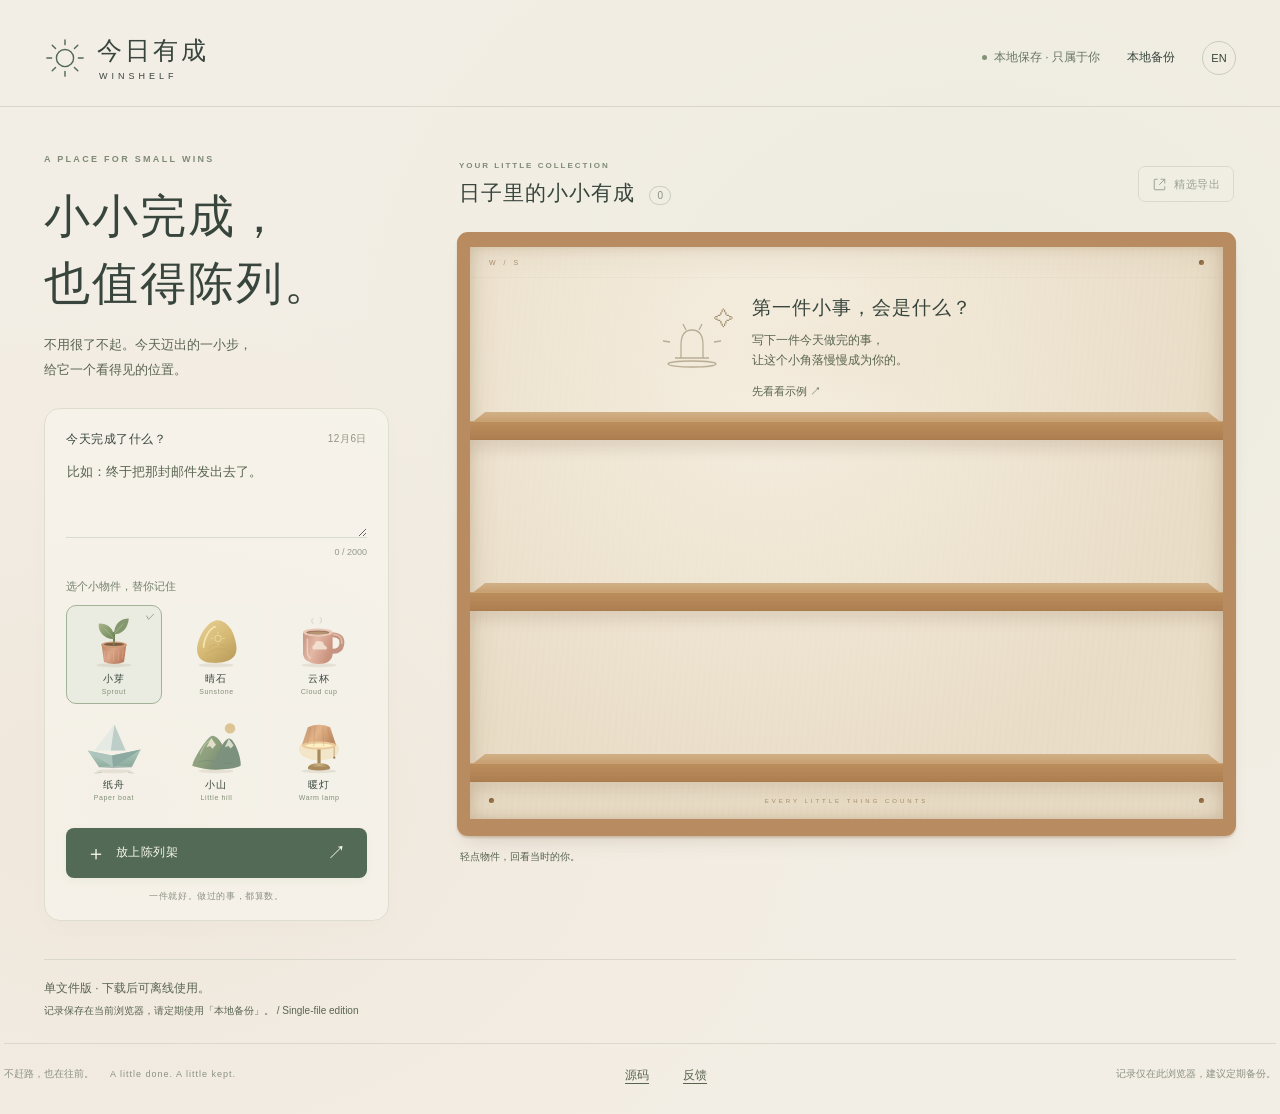
==== commit 6eb8843f: "Add bilingual source and feedback links to all editions" ====
--- a/downloads/WinShelf.html
+++ b/downloads/WinShelf.html
@@ -4,7 +4,7 @@
   <meta charset="utf-8">
   <meta name="viewport" content="width=device-width, initial-scale=1">
   <meta name="theme-color" content="#f3eee5">
-  <meta http-equiv="Content-Security-Policy" content="default-src 'self' data: blob:; script-src 'sha256-2Eq8DcbFSPg1jURs0OYGNl4c0zzVuiQkzKO/BMxAqKg='; style-src 'sha256-CrtrSW7ssT/JzvRNHOxZB2S6j8DOBvUnT84Xx5QiSKU='; img-src 'self' data: blob:; connect-src 'none'; object-src 'none'; base-uri 'none'; form-action 'none'">
+  <meta http-equiv="Content-Security-Policy" content="default-src 'self' data: blob:; script-src 'sha256-eMMX5clpb30/N0zDsLBo11DxFyulwR7uu2E9LmM5qcI='; style-src 'sha256-gL4kjqyWC0B7QYLNyLEUIOcRQ9NXTBt3/RJi1guVIiY='; img-src 'self' data: blob:; connect-src 'none'; object-src 'none'; base-uri 'none'; form-action 'none'">
   <title>今日有成 · WinShelf</title>
   <link rel="icon" href="data:,">
   <style>
@@ -34,6 +34,8 @@
 @media(max-width:700px){.offline-downloads{margin:10px 22px 0;align-items:start;flex-direction:column;gap:12px}.primary,.outline-button,.text-button,.export-mode label{min-height:44px}.header-actions .text-button{display:inline-flex;align-items:center}.language-button{width:44px;height:44px}.dialog-close{width:44px;height:44px;right:8px;top:6px}.object-choice label{min-height:72px}.object-choice span{font-size:9px}.composer textarea,#edit-form textarea,input[type=date]{font-size:16px}}
 @media(max-width:370px){.object-picker{grid-template-columns:repeat(3,minmax(0,1fr))}}
 @media(max-width:700px){.text-button,#toast-close,#undo-delete{min-width:44px;min-height:44px}}
+.project-links{display:flex;align-items:center;gap:14px;color:var(--readable-muted)}.project-links a{display:inline-flex;align-items:center;min-width:44px;font-size:12px;text-underline-offset:4px}
+@media(max-width:700px){.project-links a{min-height:44px}}
 
 </style>
   
@@ -75,7 +77,7 @@
     </section>
   </main>
   <aside class="offline-downloads"><p>单文件版 · 下载后可离线使用。<br><small>记录保存在当前浏览器，请定期使用「本地备份」。 / Single-file edition</small></p></aside>
-  <footer class="page-footer"><span data-i18n="footer">不赶路，也在往前。<span class="footer-en">A little done. A little kept.</span></span><span data-i18n="storageFoot">记录仅在此浏览器，建议定期备份。</span></footer>
+  <footer class="page-footer"><span data-i18n="footer">不赶路，也在往前。<span class="footer-en">A little done. A little kept.</span></span><nav class="project-links" aria-label="源码与反馈 / Source and feedback"><a href="https://github.com/tryu-ai/winshelf" target="_blank" rel="noopener noreferrer" data-i18n="sourceLink">源码</a><a href="https://github.com/tryu-ai/winshelf/issues" target="_blank" rel="noopener noreferrer" data-i18n="feedbackLink">反馈</a></nav><span data-i18n="storageFoot">记录仅在此浏览器，建议定期备份。</span></footer>
   <div id="storage-warning" class="storage-warning" role="alert" hidden></div>
   <div id="toast" class="toast" role="status" aria-live="polite" hidden><span id="toast-text"></span><button id="undo-delete" hidden data-i18n="undo">撤销</button><button id="toast-close" aria-label="关闭提示 Close notification">×</button></div>
 
@@ -99,9 +101,11 @@
   const $ = id => document.getElementById(id);
   const words = {
     zh: {
+      sourceLink:'源码',feedbackLink:'反馈',
       skip:'跳到记录',brand:'今日有成',local:'本地保存 · 只属于你',backup:'本地备份',hero:'小小完成，<br>也值得陈列。',intro:'不用很了不起。今天迈出的一小步，<br>给它一个看得见的位置。',prompt:'今天完成了什么？',choose:'选个小物件，替你记住',place:'放上陈列架',small:'一件就好。做过的事，都算数。',collection:'YOUR LITTLE COLLECTION',shelf:'日子里的小小有成',curate:'精选导出',exampleNotice:'示例陈列 · 这些不是你的记录，也不会保存',backMine:'回到我的架子',emptyTitle:'第一件小事，会是什么？',emptyBody:'写下一件今天做完的事，<br>让这个小角落慢慢成为你的。',seeExample:'先看看示例 ↗',cabinetWords:'EVERY LITTLE THING COUNTS',shelfHint:'轻点物件，回看当时的你。',footer:'不赶路，也在往前。<span class="footer-en">A little done. A little kept.</span>',storageFoot:'记录仅在此浏览器，建议定期备份。',undo:'撤销',detailTitle:'这一小步，留住了。',edit:'编辑记录',addSelected:'加入精选',selected:'已加入精选 ✓',delete:'删除',editing:'A SMALL REVISION',record:'这件小事',date:'记录日期',cancel:'取消',save:'保存修改',deleteEyebrow:'MAKE A LITTLE SPACE',deleteTitle:'收起这件小事？',deleteBody:'删除后会有 20 秒的撤销时间。<br>重要的记录，可以先做本地备份。',keep:'留在架上',confirmDelete:'确认删除',exportTitle:'把喜欢的几件，留成一张画。',exportHint:'只导出你勾选的记录，最多 9 件。内置示例不会出现在这里。',clear:'清空选择',pictureContent:'画面内容',withText:'物件 + 完整文字与日期',objectsOnly:'仅物件，不含记录文字与日期',generate:'生成 PNG 预览',previewHint:'你的精选，会在这里定格。',previewSize:'高清 PNG · 所有处理在本地完成',download:'保存 PNG',backupTitle:'给回忆，留个备份。',backupBody:'记录只存在当前浏览器。清除浏览器数据、更换浏览器，或移动本地文件，都可能让记录无法找回。备份会包含全部记录文字与日期，请自己妥善保存。',backupDownload:'下载全部记录 · JSON',restore:'从 JSON 备份恢复',restoreHint:'只追加记录，不覆盖现有陈列。完全相同的记录会跳过。',import:'确认追加',raw:'下载无法读取的原始数据',reset:'确认清空损坏数据并重新开始',resetConfirm:'已下载原始数据备份？此操作会清空无法读取的旧数据，重新开始。',placeholder:'比如：终于把那封邮件发出去了。',emptyError:'先写下一件小事吧。',longError:'最多 2000 字，请稍微缩短一些。',dateError:'请选择有效日期。',added:'这件小事，已经有自己的位置了。',saved:'已保存修改。',deleted:'已收起这件小事 · 20 秒内可撤销',undone:'已放回原来的位置。',selectionLimit:'每张图片最多精选 9 件，可以分次导出。',chooseFirst:'先勾选至少一个物件。',exportEmpty:'先记录一件自己的小事，再来精选。',generating:'正在把你的精选画下来…',exportFailed:'图片生成失败，请减少选择后重试。',storageFailed:'本地保存失败，记录没有改变。请先备份，再检查浏览器存储空间与权限。',storageBroken:'已有本地数据无法读取。为避免覆盖，请通过「本地备份」下载原始数据后重新开始。',storageBlocked:'此浏览器不允许本地存储，无法保存记录。请在普通浏览器模式中打开。',entryLimit:'架子最多容纳 500 件。请先备份，再整理部分记录。',exampleDetail:'示例 · 不会保存',exampleDisabled:'示例只用于观看。回到自己的架子后，就能记录。',selectionCount:n=>`已选 ${n} / 9 件`,backupCount:n=>`当前共有 ${n} 件记录。`,importReady:(n,skip)=>`将追加 ${n} 件，跳过 ${skip} 件重复记录。`,imported:n=>`已追加 ${n} 件记录。`,invalidBackup:'无法读取此备份。请使用今日有成导出的 JSON 文件。',fileTooBig:'文件过大，请选择小于 8 MB 的备份。',backupDone:'备份已下载，请妥善保存。',emptyBackup:'架子还是空的，也可以导出空备份。',resetDone:'已重新开始。可以从有效备份恢复记录。',objectLabel:(name,date,text)=>`${name}，${date}。${text}`,posterSubtitle:'小小完成，也值得陈列。',posterFooter:n=>`${n} 件小事 · A little done. A little kept.`,posterNoText:'只留物件 · OBJECTS ONLY'
     },
     en: {
+      sourceLink:'Source',feedbackLink:'Feedback',
       skip:'Skip to record',brand:'WinShelf',local:'Saved locally · just for you',backup:'Backup',hero:'Small things done.<br>Good things kept.',intro:'It does not have to be extraordinary.<br>Give today’s little step a place of its own.',prompt:'What did you finish today?',choose:'Choose a little object to remember it',place:'Place on my shelf',small:'One is enough. Every little thing counts.',collection:'YOUR LITTLE COLLECTION',shelf:'Your small wins',curate:'Export picks',exampleNotice:'Example shelf · not your records, never saved',backMine:'My shelf',emptyTitle:'What will your first little win be?',emptyBody:'Write one thing you finished today.<br>Make this little corner your own.',seeExample:'See an example ↗',cabinetWords:'EVERY LITTLE THING COUNTS',shelfHint:'Tap an object to look back.',footer:'A little done. A little kept.',storageFoot:'Stored in this browser. Back up regularly.',undo:'Undo',detailTitle:'A little step, kept.',edit:'Edit record',addSelected:'Add to picks',selected:'Picked ✓',delete:'Delete',editing:'A SMALL REVISION',record:'Your little win',date:'Record date',cancel:'Cancel',save:'Save changes',deleteEyebrow:'MAKE A LITTLE SPACE',deleteTitle:'Put this little thing away?',deleteBody:'You can undo for 20 seconds after deletion.<br>Back up records you want to keep.',keep:'Keep it',confirmDelete:'Delete record',exportTitle:'Keep your favorites in one picture.',exportHint:'Only checked records are exported. Up to 9 per picture. Built-in examples are excluded.',clear:'Clear picks',pictureContent:'Picture content',withText:'Objects + full text and dates',objectsOnly:'Objects only, without text or dates',generate:'Generate PNG preview',previewHint:'Your selection will settle here.',previewSize:'High-resolution PNG · made locally',download:'Save PNG',backupTitle:'Keep a backup of your little things.',backupBody:'Records live only in this browser. Clearing browser data, changing browsers or moving the local file may make them inaccessible. Your backup contains all record text and dates. Keep it somewhere safe.',backupDownload:'Download all records · JSON',restore:'Restore from a JSON backup',restoreHint:'Adds records without replacing your shelf. Exact duplicates are skipped.',import:'Confirm import',raw:'Download unreadable original data',reset:'Clear damaged data and start again',resetConfirm:'Have you backed up the original data? This clears the unreadable old data and starts again.',placeholder:'For example: finally sent that email.',emptyError:'Write one little win first.',longError:'Please keep it within 2000 characters.',dateError:'Choose a valid date.',added:'This little win has a place of its own.',saved:'Changes saved.',deleted:'Record removed · undo within 20 seconds',undone:'Back in its original place.',selectionLimit:'Pick up to 9 per picture. You can export more pictures.',chooseFirst:'Select at least one object first.',exportEmpty:'Record a little win of your own first.',generating:'Drawing your little collection…',exportFailed:'Could not generate the picture. Try fewer picks.',storageFailed:'Could not save locally. Records have not changed. Back up and check browser storage space and permissions.',storageBroken:'Existing local data could not be read. Download the original data in Backup before starting again.',storageBlocked:'This browser blocks local storage. Open in a regular browser window to save records.',entryLimit:'Your shelf holds up to 500 records. Back up before making some room.',exampleDetail:'Example · never saved',exampleDisabled:'Examples are for viewing. Return to your shelf to record a win.',selectionCount:n=>`${n} / 9 picked`,backupCount:n=>`${n} records on your shelf.`,importReady:(n,skip)=>`${n} records to add; ${skip} duplicates skipped.`,imported:n=>`Added ${n} records.`,invalidBackup:'This backup could not be read. Use a JSON file exported from WinShelf.',fileTooBig:'Choose a backup smaller than 8 MB.',backupDone:'Backup downloaded. Keep it safe.',emptyBackup:'Your shelf is empty. An empty backup is still available.',resetDone:'A fresh start. You can restore a valid backup.',objectLabel:(name,date,text)=>`${name}, ${date}. ${text}`,posterSubtitle:'Small things done. Good things kept.',posterFooter:n=>`${n} little wins · A little done. A little kept.`,posterNoText:'OBJECTS ONLY'
     }
   };
